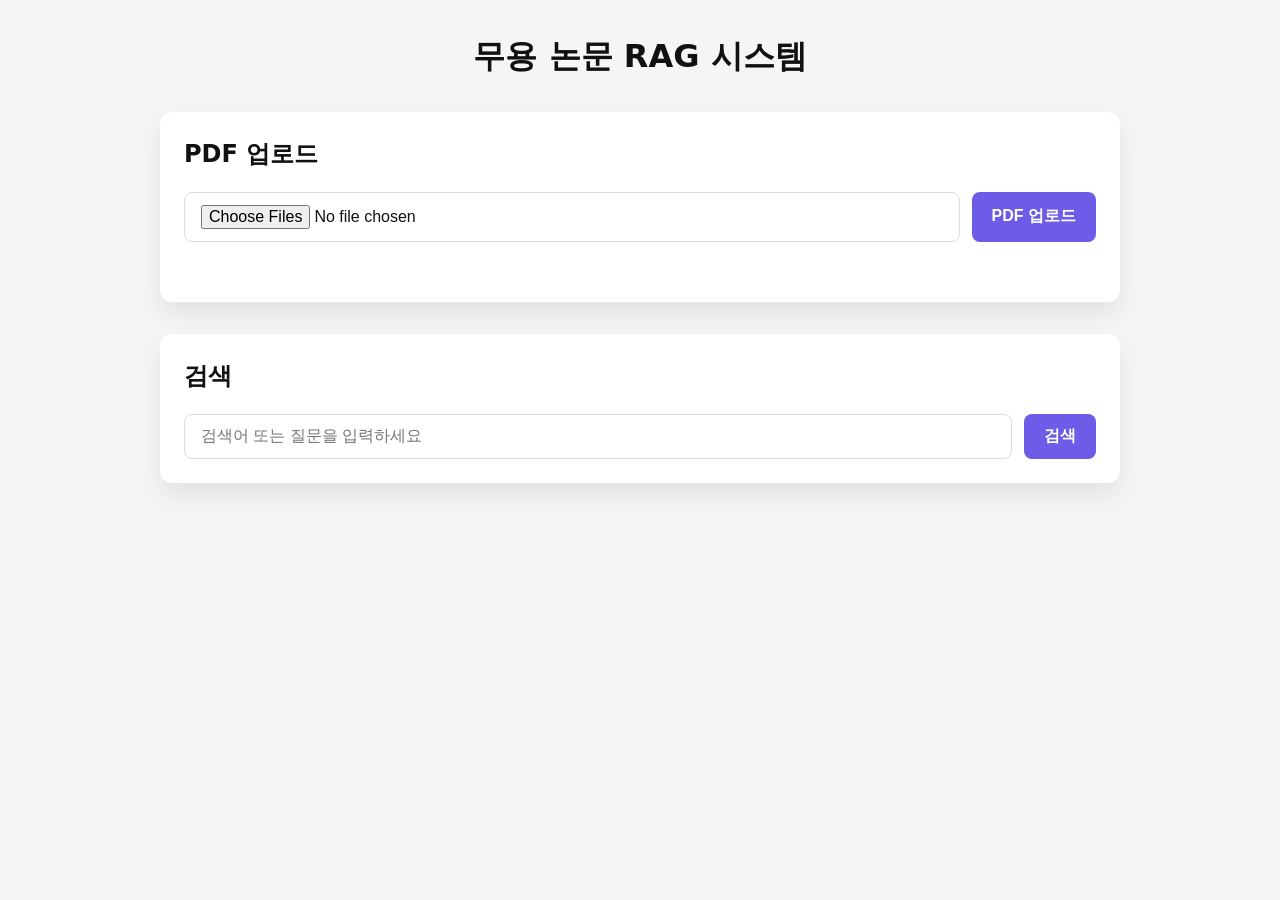
==== docs/index.html @ b85711ab "구조 수정" ====
<!DOCTYPE html>
<html lang="ko">
  <head>
    <meta charset="UTF-8" />
    <meta name="viewport" content="width=device-width, initial-scale=1.0" />
    <title>무용 논문 RAG 시스템</title>
    <link rel="stylesheet" href="./styles/style.css" />
  </head>
  <body>
    <div id="app">
      <header>
        <h1>무용 논문 RAG 시스템</h1>
      </header>
      <main>
        <section id="upload-section">
          <h2>PDF 업로드</h2>
          <div class="input-group">
            <input type="file" multiple id="pdfUpload" accept="application/pdf" />
            <button id="uploadBtn">PDF 업로드</button>
          </div>
          <div id="uploadStatus" role="status" aria-live="polite"></div>
        </section>
        <section id="search-section">
          <h2>검색</h2>
          <div class="input-group">
            <input
              type="text"
              id="searchInput"
              placeholder="검색어 또는 질문을 입력하세요"
            />
            <button id="searchBtn">검색</button>
          </div>
        </section>
        <div id="result"></div>
      </main>
    </div>
    <script src="./src/api.js"></script>
    <script src="./src/upload.js"></script>
    <script src="./src/search.js"></script>
  </body>
</html>
---- docs/styles/style.css ----
:root {
  color-scheme: light dark;
  font-family: 'Noto Sans KR', system-ui, -apple-system, BlinkMacSystemFont, 'Segoe UI', sans-serif;
  line-height: 1.5;
  font-weight: 400;
  background-color: #f5f5f5;
  color: #111;
}

body {
  margin: 0;
  padding: 0;
  background-color: inherit;
  color: inherit;
}

#app {
  max-width: 960px;
  margin: 0 auto;
  padding: 2rem 1.5rem 4rem;
}

header h1 {
  margin: 0 0 2rem;
  font-size: 2rem;
  font-weight: 600;
  text-align: center;
}

section {
  background-color: #fff;
  border-radius: 12px;
  padding: 1.5rem;
  margin-bottom: 2rem;
  box-shadow: 0 12px 24px rgba(0, 0, 0, 0.08);
}

section h2 {
  margin-top: 0;
  font-size: 1.5rem;
}

.input-group {
  display: flex;
  flex-wrap: wrap;
  gap: 0.75rem;
}

input[type='file'],
input[type='text'] {
  flex: 1 1 260px;
  padding: 0.75rem 1rem;
  border: 1px solid #ddd;
  border-radius: 8px;
  font-size: 1rem;
}

button {
  padding: 0.75rem 1.25rem;
  border: none;
  border-radius: 8px;
  background-color: #6c5ce7;
  color: #fff;
  font-size: 1rem;
  font-weight: 600;
  cursor: pointer;
  transition: background-color 0.2s ease-in-out;
}

button:disabled {
  opacity: 0.6;
  cursor: not-allowed;
}

button:hover:not(:disabled) {
  background-color: #5a4ad1;
}

#uploadStatus {
  min-height: 1.5rem;
  font-size: 0.95rem;
  color: #444;
  margin-top: 0.75rem;
}

#result {
  display: grid;
  gap: 1rem;
}

.result-card {
  padding: 1.25rem;
  border-radius: 12px;
  background: #fff;
  box-shadow: 0 8px 18px rgba(0, 0, 0, 0.06);
}

.result-sentence {
  margin: 0 0 0.75rem;
  font-size: 1.05rem;
  font-weight: 500;
}

.result-page,
.result-doi {
  margin: 0.25rem 0 0;
  color: #555;
}

.result-doi a {
  color: #6c5ce7;
  text-decoration: none;
}

.result-doi a:hover {
  text-decoration: underline;
}

@media (max-width: 600px) {
  #app {
    padding: 1.5rem 1rem 3rem;
  }

  button {
    width: 100%;
  }
}
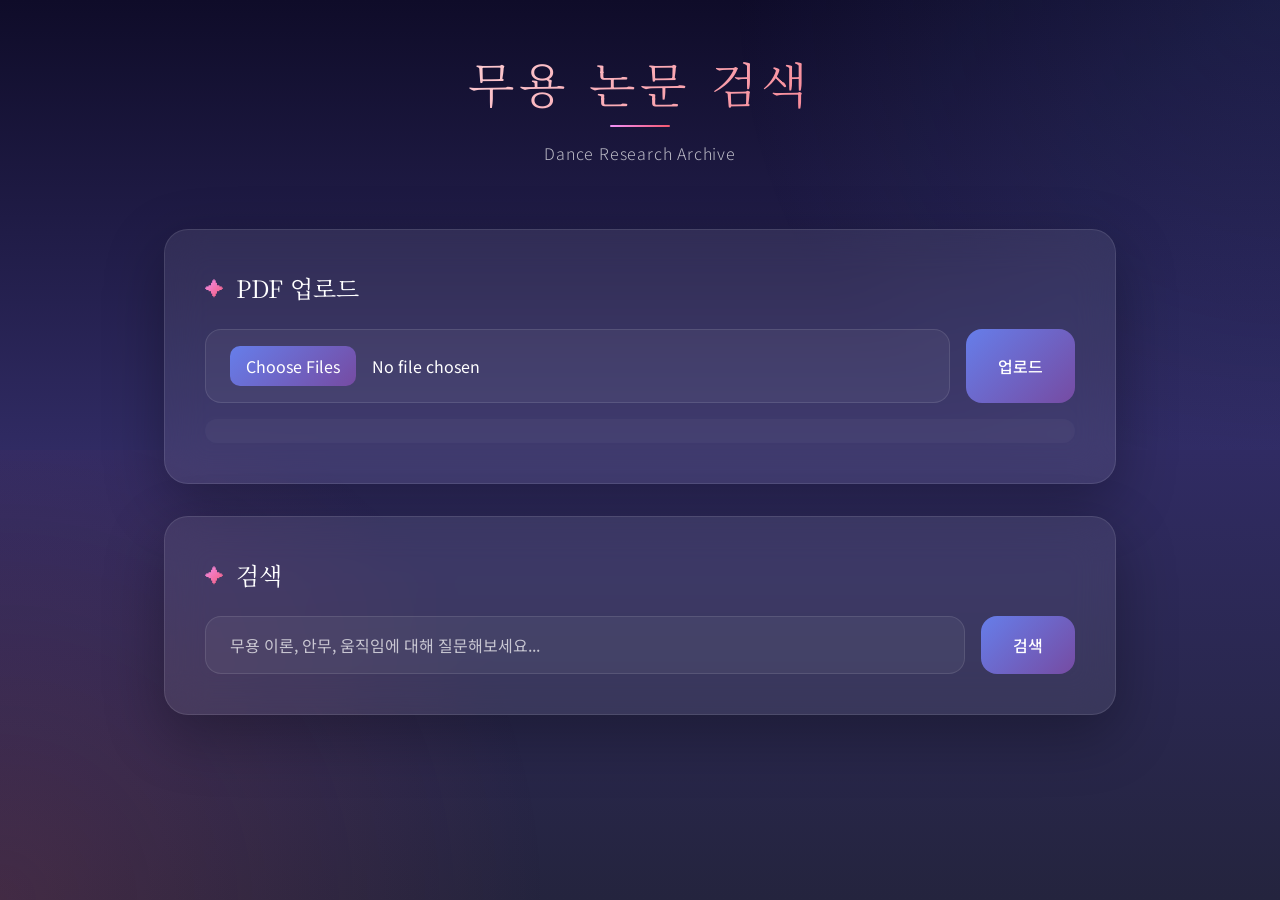
==== commit 5588d31e: "수정" ====
--- a/docs/index.html
+++ b/docs/index.html
@@ -9,14 +9,15 @@
   <body>
     <div id="app">
       <header>
-        <h1>무용 논문 RAG 시스템</h1>
+        <h1>무용 논문 검색</h1>
+        <p class="subtitle">Dance Research Archive</p>
       </header>
       <main>
         <section id="upload-section">
           <h2>PDF 업로드</h2>
           <div class="input-group">
             <input type="file" multiple id="pdfUpload" accept="application/pdf" />
-            <button id="uploadBtn">PDF 업로드</button>
+            <button id="uploadBtn">업로드</button>
           </div>
           <div id="uploadStatus" role="status" aria-live="polite"></div>
         </section>
@@ -26,7 +27,7 @@
             <input
               type="text"
               id="searchInput"
-              placeholder="검색어 또는 질문을 입력하세요"
+              placeholder="무용 이론, 안무, 움직임에 대해 질문해보세요..."
             />
             <button id="searchBtn">검색</button>
           </div>
--- a/docs/styles/style.css
+++ b/docs/styles/style.css
@@ -1,128 +1,425 @@
-:root {
-  color-scheme: light dark;
-  font-family: 'Noto Sans KR', system-ui, -apple-system, BlinkMacSystemFont, 'Segoe UI', sans-serif;
-  line-height: 1.5;
-  font-weight: 400;
-  background-color: #f5f5f5;
-  color: #111;
-}
-
-body {
+@import url('https://fonts.googleapis.com/css2?family=Noto+Serif+KR:wght@300;400;600;700&family=Noto+Sans+KR:wght@300;400;500;600&display=swap');
+
+* {
   margin: 0;
   padding: 0;
-  background-color: inherit;
-  color: inherit;
+  box-sizing: border-box;
+}
+
+:root {
+  --primary: linear-gradient(135deg, #667eea 0%, #764ba2 100%);
+  --secondary: linear-gradient(135deg, #f093fb 0%, #f5576c 100%);
+  --accent: #ff6b9d;
+  --bg-gradient: linear-gradient(to bottom, #0f0c29, #302b63, #24243e);
+  --text-light: #ffffff;
+  --text-muted: rgba(255, 255, 255, 0.7);
+  --card-bg: rgba(255, 255, 255, 0.05);
+  --card-border: rgba(255, 255, 255, 0.1);
+  --glass-bg: rgba(255, 255, 255, 0.08);
+  --shadow: 0 20px 60px rgba(0, 0, 0, 0.3);
+}
+
+body {
+  background: var(--bg-gradient);
+  color: var(--text-light);
+  font-family: 'Noto Sans KR', sans-serif;
+  min-height: 100vh;
+  position: relative;
+  overflow-x: hidden;
+}
+
+body::before,
+body::after {
+  content: '';
+  position: fixed;
+  width: 100%;
+  height: 100%;
+  z-index: 0;
+  animation: float 20s ease-in-out infinite;
+}
+
+body::before {
+  top: -50%;
+  right: -50%;
+  background: radial-gradient(circle, rgba(102, 126, 234, 0.15) 0%, transparent 70%);
+}
+
+body::after {
+  bottom: -50%;
+  left: -50%;
+  background: radial-gradient(circle, rgba(245, 87, 108, 0.15) 0%, transparent 70%);
+  animation-direction: reverse;
+  animation-duration: 25s;
+}
+
+@keyframes float {
+  0%,
+  100% {
+    transform: translate(0, 0) rotate(0deg);
+  }
+  33% {
+    transform: translate(30px, -30px) rotate(5deg);
+  }
+  66% {
+    transform: translate(-20px, 20px) rotate(-5deg);
+  }
 }
 
 #app {
-  max-width: 960px;
+  max-width: 1000px;
   margin: 0 auto;
-  padding: 2rem 1.5rem 4rem;
+  padding: 3rem 1.5rem 5rem;
+  position: relative;
+  z-index: 1;
+}
+
+header {
+  text-align: center;
+  margin-bottom: 4rem;
+  animation: fadeInDown 1s ease-out;
+}
+
+@keyframes fadeInDown {
+  from {
+    opacity: 0;
+    transform: translateY(-30px);
+  }
+  to {
+    opacity: 1;
+    transform: translateY(0);
+  }
 }
 
 header h1 {
-  margin: 0 0 2rem;
-  font-size: 2rem;
-  font-weight: 600;
-  text-align: center;
+  font-family: 'Noto Serif KR', serif;
+  font-size: 3rem;
+  font-weight: 300;
+  letter-spacing: 0.1em;
+  background: linear-gradient(135deg, #fff 0%, #f5576c 100%);
+  -webkit-background-clip: text;
+  -webkit-text-fill-color: transparent;
+  background-clip: text;
+  margin-bottom: 0.5rem;
+  position: relative;
+}
+
+header h1::after {
+  content: '';
+  position: absolute;
+  bottom: -10px;
+  left: 50%;
+  transform: translateX(-50%);
+  width: 60px;
+  height: 2px;
+  background: var(--secondary);
+  border-radius: 2px;
+}
+
+.subtitle {
+  font-size: 1rem;
+  color: var(--text-muted);
+  font-weight: 300;
+  letter-spacing: 0.05em;
+  margin-top: 1.5rem;
 }
 
 section {
-  background-color: #fff;
-  border-radius: 12px;
-  padding: 1.5rem;
+  background: var(--glass-bg);
+  backdrop-filter: blur(20px);
+  border: 1px solid var(--card-border);
+  border-radius: 24px;
+  padding: 2.5rem;
   margin-bottom: 2rem;
-  box-shadow: 0 12px 24px rgba(0, 0, 0, 0.08);
+  box-shadow: var(--shadow);
+  transition: transform 0.3s ease, box-shadow 0.3s ease;
+  animation: fadeInUp 0.8s ease-out backwards;
+}
+
+section:nth-of-type(1) {
+  animation-delay: 0.1s;
+}
+
+section:nth-of-type(2) {
+  animation-delay: 0.2s;
+}
+
+@keyframes fadeInUp {
+  from {
+    opacity: 0;
+    transform: translateY(30px);
+  }
+  to {
+    opacity: 1;
+    transform: translateY(0);
+  }
+}
+
+section:hover {
+  transform: translateY(-5px);
+  box-shadow: 0 25px 70px rgba(0, 0, 0, 0.4);
 }
 
 section h2 {
-  margin-top: 0;
+  font-family: 'Noto Serif KR', serif;
   font-size: 1.5rem;
+  font-weight: 400;
+  margin-bottom: 1.5rem;
+  color: var(--text-light);
+  display: flex;
+  align-items: center;
+  gap: 0.75rem;
+}
+
+section h2::before {
+  content: '✦';
+  font-size: 1.2rem;
+  background: var(--secondary);
+  -webkit-background-clip: text;
+  -webkit-text-fill-color: transparent;
+  background-clip: text;
 }
 
 .input-group {
   display: flex;
   flex-wrap: wrap;
-  gap: 0.75rem;
+  gap: 1rem;
 }
 
 input[type='file'],
 input[type='text'] {
   flex: 1 1 260px;
-  padding: 0.75rem 1rem;
-  border: 1px solid #ddd;
-  border-radius: 8px;
+  padding: 1rem 1.5rem;
+  border: 1px solid var(--card-border);
+  border-radius: 16px;
   font-size: 1rem;
+  background: rgba(255, 255, 255, 0.05);
+  color: var(--text-light);
+  font-family: 'Noto Sans KR', sans-serif;
+  transition: all 0.3s ease;
+}
+
+input[type='file']::file-selector-button {
+  background: var(--primary);
+  border: none;
+  padding: 0.5rem 1rem;
+  border-radius: 10px;
+  color: white;
+  cursor: pointer;
+  font-family: 'Noto Sans KR', sans-serif;
+  margin-right: 1rem;
+  transition: all 0.3s ease;
+}
+
+input[type='file']::file-selector-button:hover {
+  transform: scale(1.05);
+  box-shadow: 0 5px 15px rgba(102, 126, 234, 0.4);
+}
+
+input[type='text']:focus {
+  outline: none;
+  border-color: rgba(102, 126, 234, 0.6);
+  background: rgba(255, 255, 255, 0.08);
+  box-shadow: 0 0 0 3px rgba(102, 126, 234, 0.1);
+}
+
+input::placeholder {
+  color: var(--text-muted);
 }
 
 button {
-  padding: 0.75rem 1.25rem;
+  padding: 1rem 2rem;
   border: none;
-  border-radius: 8px;
-  background-color: #6c5ce7;
-  color: #fff;
+  border-radius: 16px;
+  background: var(--primary);
+  color: var(--text-light);
   font-size: 1rem;
-  font-weight: 600;
+  font-weight: 500;
+  font-family: 'Noto Sans KR', sans-serif;
   cursor: pointer;
-  transition: background-color 0.2s ease-in-out;
+  transition: all 0.3s ease;
+  position: relative;
+  overflow: hidden;
+}
+
+button::before {
+  content: '';
+  position: absolute;
+  top: 50%;
+  left: 50%;
+  width: 0;
+  height: 0;
+  border-radius: 50%;
+  background: rgba(255, 255, 255, 0.2);
+  transform: translate(-50%, -50%);
+  transition: width 0.6s, height 0.6s;
+}
+
+button:hover::before {
+  width: 300px;
+  height: 300px;
+}
+
+button:hover {
+  transform: translateY(-2px);
+  box-shadow: 0 10px 30px rgba(102, 126, 234, 0.4);
+}
+
+button:active {
+  transform: translateY(0);
 }
 
 button:disabled {
-  opacity: 0.6;
+  opacity: 0.5;
   cursor: not-allowed;
-}
-
-button:hover:not(:disabled) {
-  background-color: #5a4ad1;
+  transform: none;
+}
+
+button:disabled:hover {
+  box-shadow: none;
 }
 
 #uploadStatus {
   min-height: 1.5rem;
   font-size: 0.95rem;
-  color: #444;
-  margin-top: 0.75rem;
+  color: var(--text-muted);
+  margin-top: 1rem;
+  padding: 0.75rem;
+  border-radius: 12px;
+  background: rgba(255, 255, 255, 0.03);
+  animation: fadeIn 0.5s ease-out;
+}
+
+@keyframes fadeIn {
+  from {
+    opacity: 0;
+  }
+  to {
+    opacity: 1;
+  }
 }
 
 #result {
   display: grid;
-  gap: 1rem;
+  gap: 1.5rem;
 }
 
 .result-card {
-  padding: 1.25rem;
-  border-radius: 12px;
-  background: #fff;
-  box-shadow: 0 8px 18px rgba(0, 0, 0, 0.06);
+  padding: 2rem;
+  border-radius: 20px;
+  background: var(--glass-bg);
+  backdrop-filter: blur(20px);
+  border: 1px solid var(--card-border);
+  box-shadow: var(--shadow);
+  transition: all 0.3s ease;
+  animation: slideIn 0.6s ease-out backwards;
+  position: relative;
+  overflow: hidden;
+}
+
+.result-card::before {
+  content: '';
+  position: absolute;
+  top: 0;
+  left: 0;
+  width: 4px;
+  height: 100%;
+  background: var(--secondary);
+}
+
+@keyframes slideIn {
+  from {
+    opacity: 0;
+    transform: translateX(-30px);
+  }
+  to {
+    opacity: 1;
+    transform: translateX(0);
+  }
+}
+
+.result-card:hover {
+  transform: translateX(10px);
+  box-shadow: 0 25px 70px rgba(0, 0, 0, 0.4);
+  border-color: rgba(245, 87, 108, 0.3);
 }
 
 .result-sentence {
-  margin: 0 0 0.75rem;
-  font-size: 1.05rem;
-  font-weight: 500;
+  margin: 0 0 1.25rem;
+  font-size: 1.1rem;
+  line-height: 1.8;
+  color: var(--text-light);
+  font-weight: 400;
 }
 
 .result-page,
 .result-doi {
-  margin: 0.25rem 0 0;
-  color: #555;
+  margin: 0.5rem 0;
+  font-size: 0.9rem;
+  color: var(--text-muted);
+  display: flex;
+  align-items: center;
+  gap: 0.5rem;
+}
+
+.result-page::before {
+  content: '📄';
+  font-size: 1rem;
+}
+
+.result-doi::before {
+  content: '🔗';
+  font-size: 1rem;
 }
 
 .result-doi a {
-  color: #6c5ce7;
+  color: #f093fb;
   text-decoration: none;
+  transition: all 0.3s ease;
+  border-bottom: 1px solid transparent;
 }
 
 .result-doi a:hover {
-  text-decoration: underline;
-}
-
-@media (max-width: 600px) {
+  color: #f5576c;
+  border-bottom-color: #f5576c;
+}
+
+@media (max-width: 768px) {
   #app {
-    padding: 1.5rem 1rem 3rem;
+    padding: 2rem 1rem 4rem;
+  }
+
+  header h1 {
+    font-size: 2rem;
+  }
+
+  section {
+    padding: 1.5rem;
   }
 
   button {
     width: 100%;
   }
-}
-
+
+  .input-group {
+    flex-direction: column;
+  }
+}
+
+.loading {
+  display: inline-block;
+  width: 20px;
+  height: 20px;
+  border: 2px solid rgba(255, 255, 255, 0.3);
+  border-top-color: var(--text-light);
+  border-radius: 50%;
+  animation: spin 0.8s linear infinite;
+  margin-left: 0.5rem;
+  vertical-align: middle;
+}
+
+@keyframes spin {
+  to {
+    transform: rotate(360deg);
+  }
+}
+
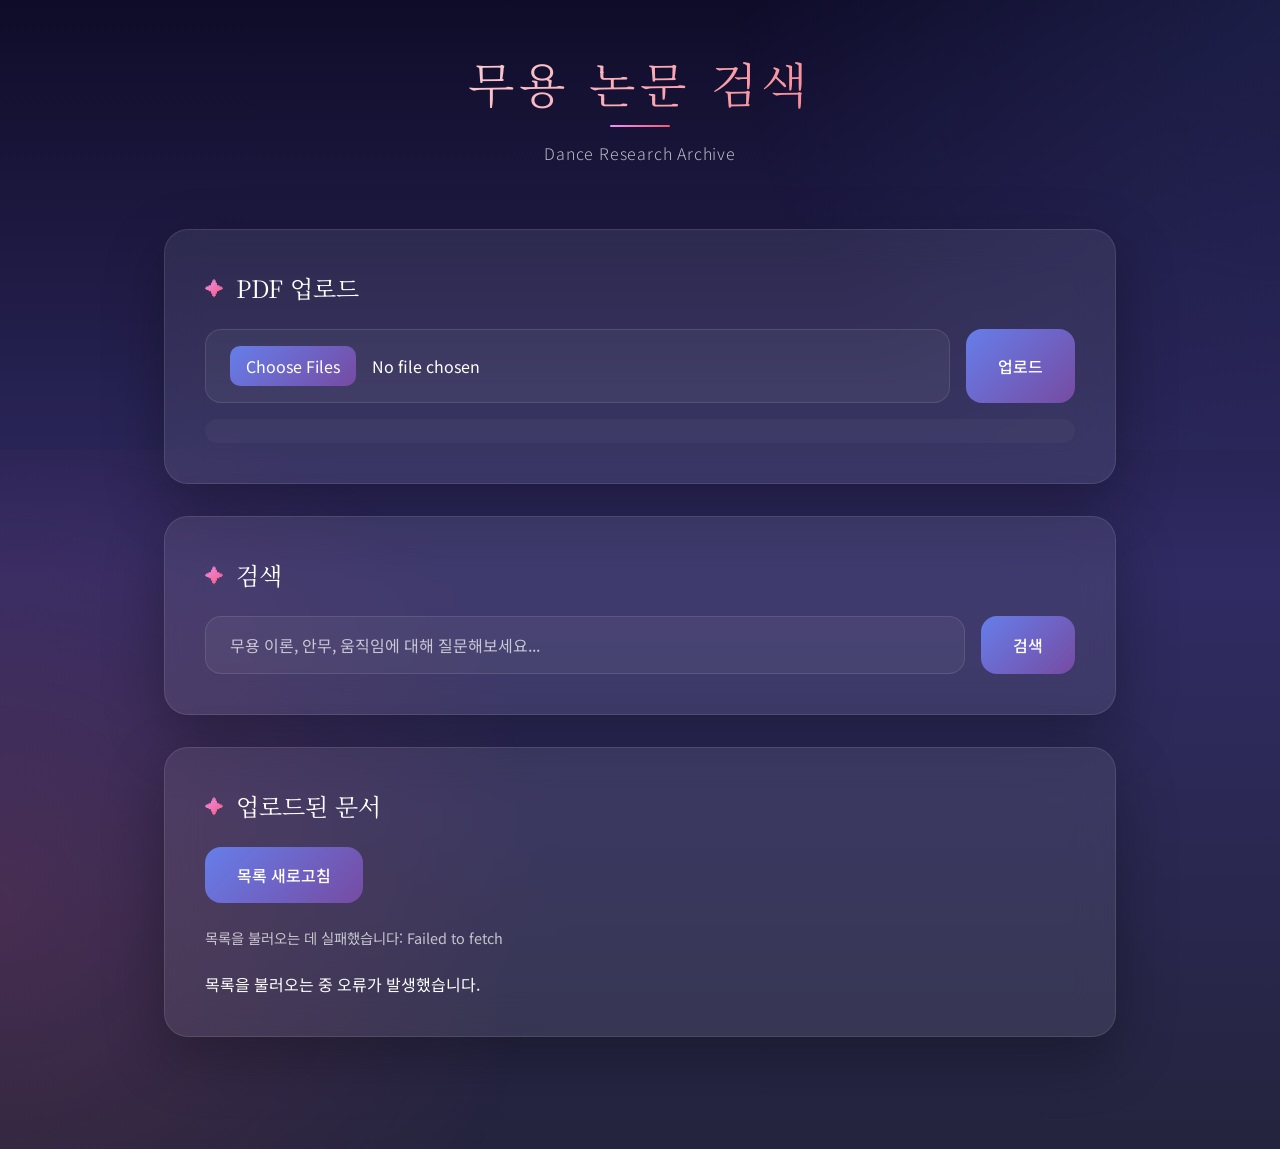
==== commit aa9428b1: "조회기능 추가" ====
--- a/docs/index.html
+++ b/docs/index.html
@@ -33,11 +33,26 @@
           </div>
         </section>
         <div id="result"></div>
+        <section id="library-section">
+          <h2>업로드된 문서</h2>
+          <button id="refreshLibraryBtn" type="button">목록 새로고침</button>
+          <div id="libraryStatus" role="status" aria-live="polite"></div>
+          <ul id="libraryList" class="document-list"></ul>
+        </section>
       </main>
     </div>
+    <script>
+      window.__SUPABASE_FUNCTIONS_URL__ =
+        window.__SUPABASE_FUNCTIONS_URL__ ??
+        'https://kfjpzkizzkpdpdtzjgqg.supabase.co/functions/v1';
+      window.__SUPABASE_ANON_KEY__ =
+        window.__SUPABASE_ANON_KEY__ ??
+        'eyJhbGciOiJIUzI1NiIsInR5cCI6IkpXVCJ9.eyJpc3MiOiJzdXBhYmFzZSIsInJlZiI6ImtmanB6a2l6emtwZHBkdHpqZ3FnIiwicm9sZSI6ImFub24iLCJpYXQiOjE3NjI4MjU2MTEsImV4cCI6MjA3ODQwMTYxMX0.mnVA-fwSmHxYkrlkHw9nzbSgDNLYxnLM-Kqd64tn9n4';
+    </script>
     <script src="./src/api.js"></script>
     <script src="./src/upload.js"></script>
     <script src="./src/search.js"></script>
+    <script src="./src/library.js"></script>
   </body>
 </html>
 
--- a/docs/styles/style.css
+++ b/docs/styles/style.css
@@ -303,6 +303,71 @@
   gap: 1.5rem;
 }
 
+.document-list {
+  list-style: none;
+  padding: 0;
+  margin: 1.5rem 0 0;
+  display: grid;
+  gap: 1rem;
+}
+
+.document-item {
+  background: rgba(255, 255, 255, 0.05);
+  border: 1px solid rgba(255, 255, 255, 0.08);
+  border-radius: 18px;
+  padding: 1.25rem 1.5rem;
+  box-shadow: 0 10px 30px rgba(0, 0, 0, 0.2);
+  transition: transform 0.3s ease, box-shadow 0.3s ease;
+}
+
+.document-item:hover {
+  transform: translateY(-4px);
+  box-shadow: 0 18px 40px rgba(0, 0, 0, 0.3);
+}
+
+.document-title {
+  font-family: 'Noto Serif KR', serif;
+  font-size: 1.15rem;
+  margin-bottom: 0.4rem;
+}
+
+.document-meta {
+  font-size: 0.9rem;
+  color: var(--text-muted);
+  margin-bottom: 0.6rem;
+}
+
+.document-footer {
+  display: flex;
+  flex-wrap: wrap;
+  gap: 0.75rem;
+  align-items: center;
+  font-size: 0.8rem;
+  color: rgba(255, 255, 255, 0.65);
+}
+
+.document-footer a {
+  color: #f093fb;
+  text-decoration: none;
+  border-bottom: 1px solid transparent;
+  transition: color 0.3s ease, border-color 0.3s ease;
+}
+
+.document-footer a:hover {
+  color: #f5576c;
+  border-bottom-color: #f5576c;
+}
+
+#libraryStatus {
+  margin-top: 0.75rem;
+  font-size: 0.9rem;
+  color: var(--text-muted);
+}
+
+#library-section button {
+  margin-bottom: 0.75rem;
+}
+
 .result-card {
   padding: 2rem;
   border-radius: 20px;
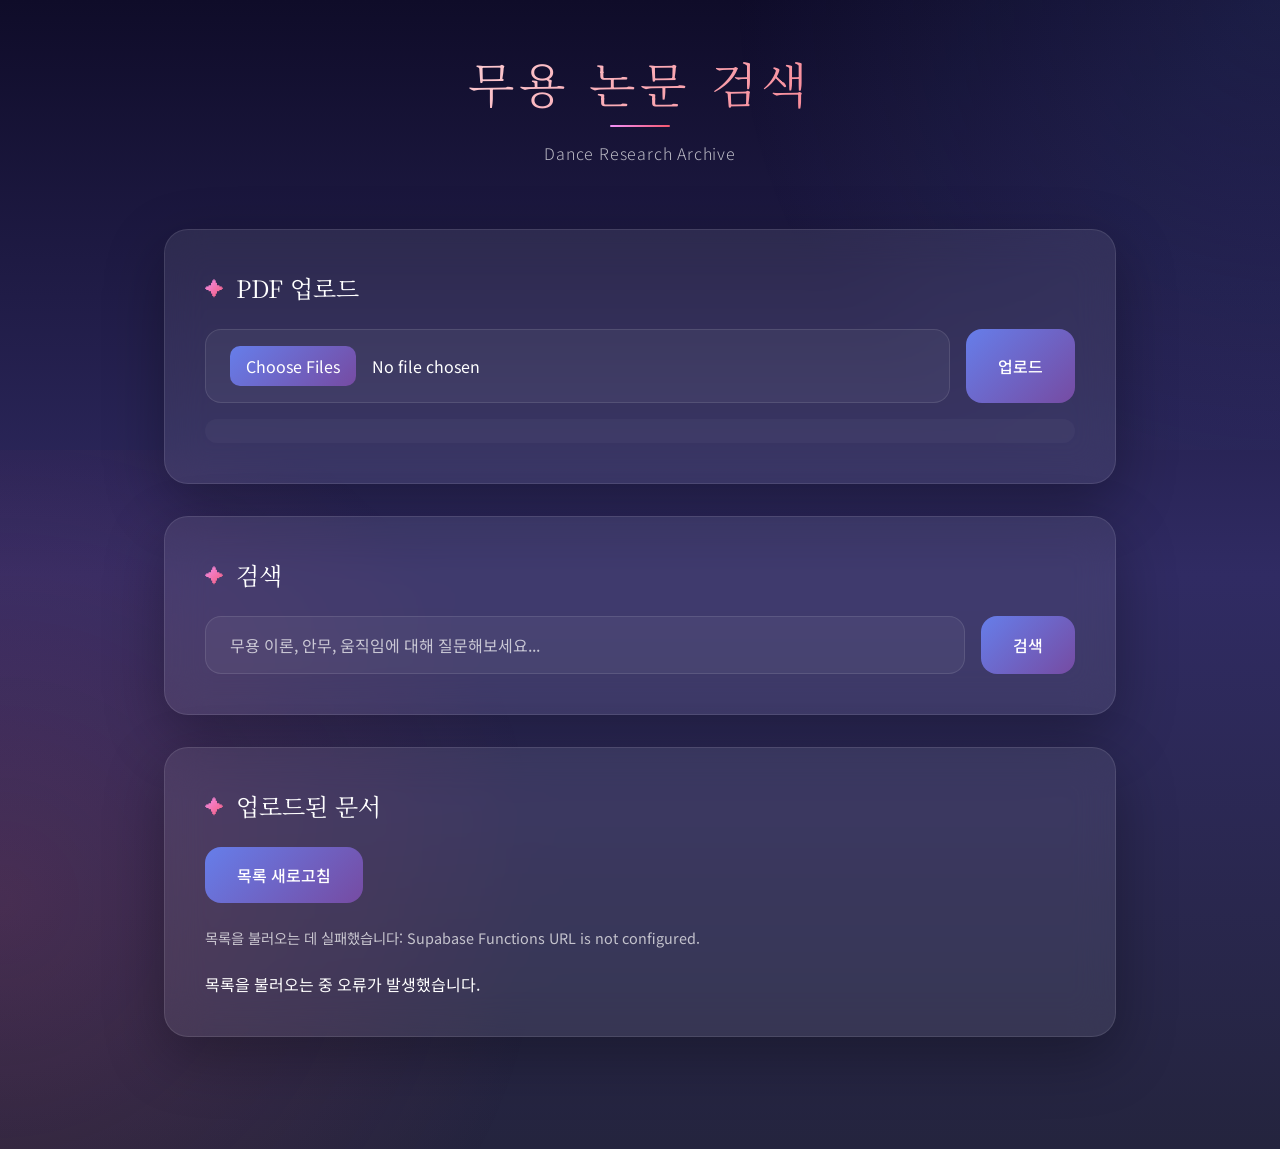
==== commit ae1b9d8d: "오류 수정" ====
--- a/docs/index.html
+++ b/docs/index.html
@@ -41,14 +41,7 @@
         </section>
       </main>
     </div>
-    <script>
-      window.__SUPABASE_FUNCTIONS_URL__ =
-        window.__SUPABASE_FUNCTIONS_URL__ ??
-        'https://kfjpzkizzkpdpdtzjgqg.supabase.co/functions/v1';
-      window.__SUPABASE_ANON_KEY__ =
-        window.__SUPABASE_ANON_KEY__ ??
-        'eyJhbGciOiJIUzI1NiIsInR5cCI6IkpXVCJ9.eyJpc3MiOiJzdXBhYmFzZSIsInJlZiI6ImtmanB6a2l6emtwZHBkdHpqZ3FnIiwicm9sZSI6ImFub24iLCJpYXQiOjE3NjI4MjU2MTEsImV4cCI6MjA3ODQwMTYxMX0.mnVA-fwSmHxYkrlkHw9nzbSgDNLYxnLM-Kqd64tn9n4';
-    </script>
+    <script src="./config.js"></script>
     <script src="./src/api.js"></script>
     <script src="./src/upload.js"></script>
     <script src="./src/search.js"></script>
